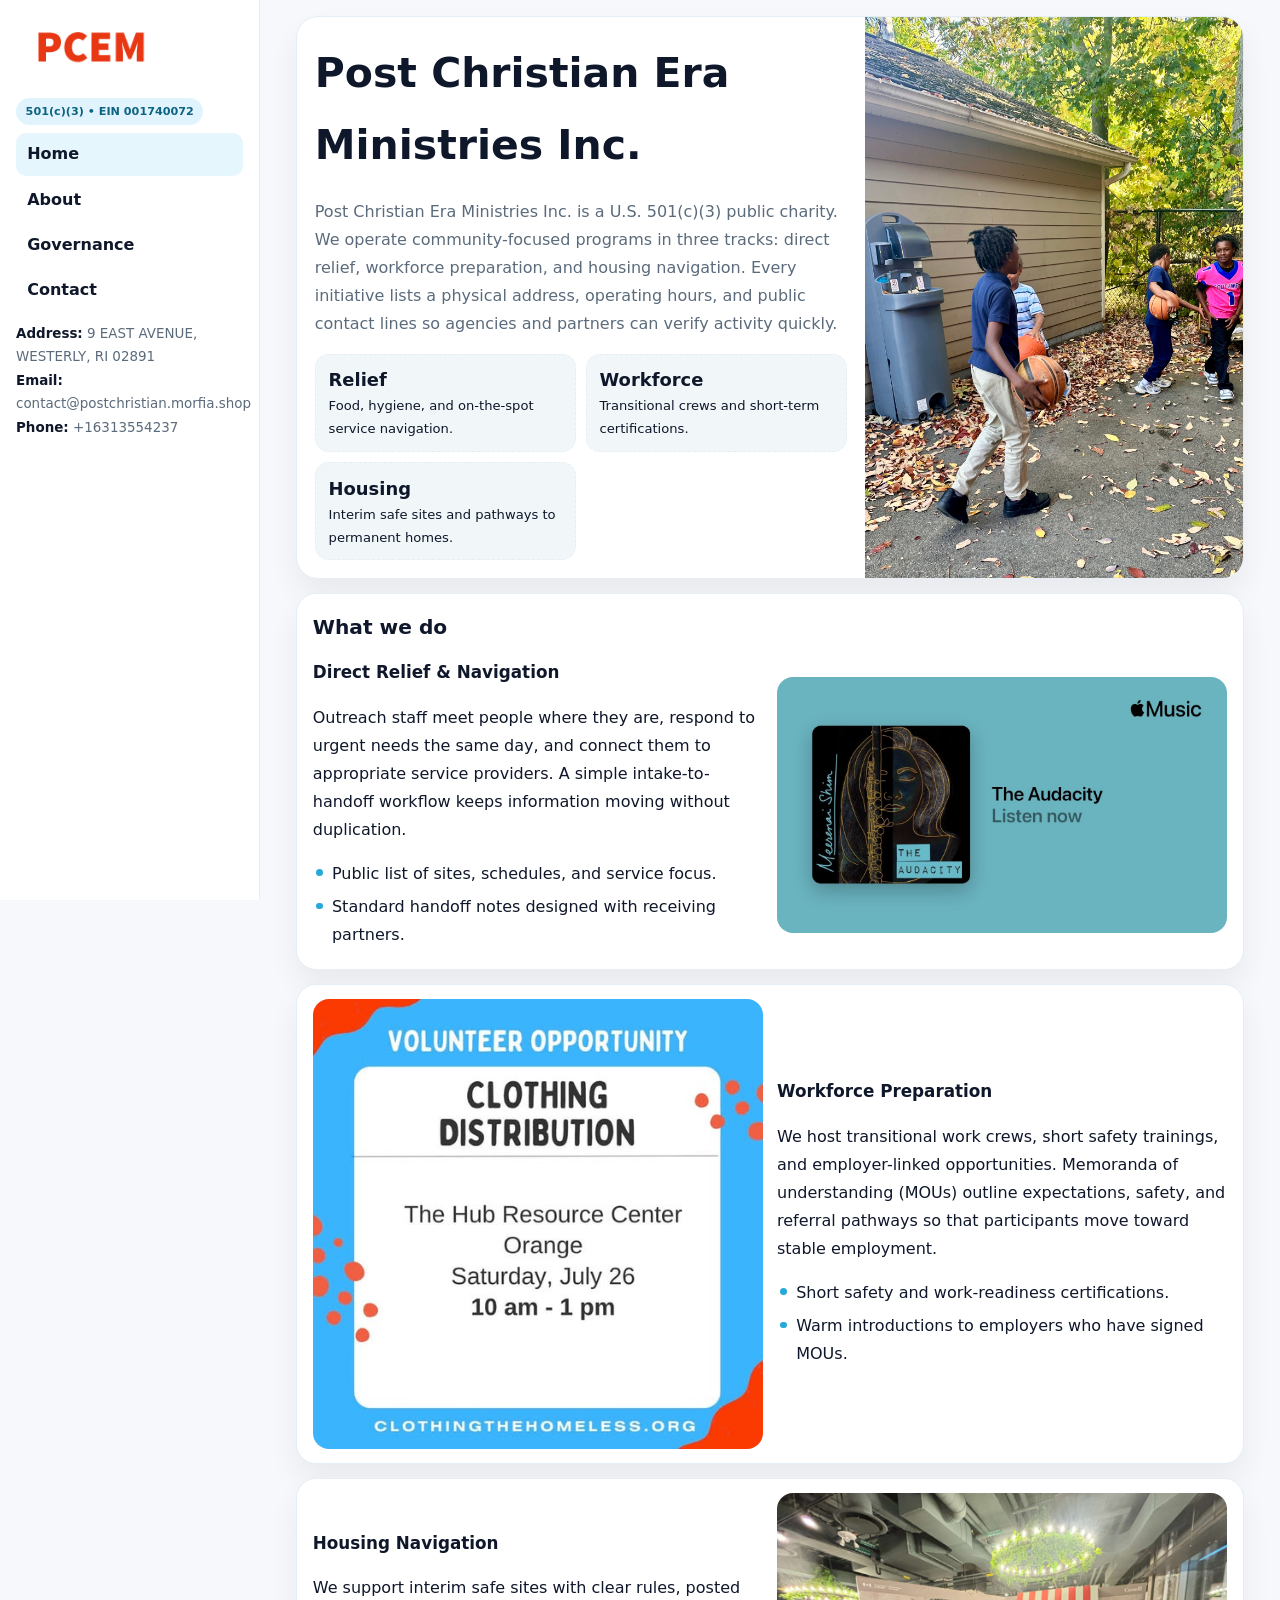
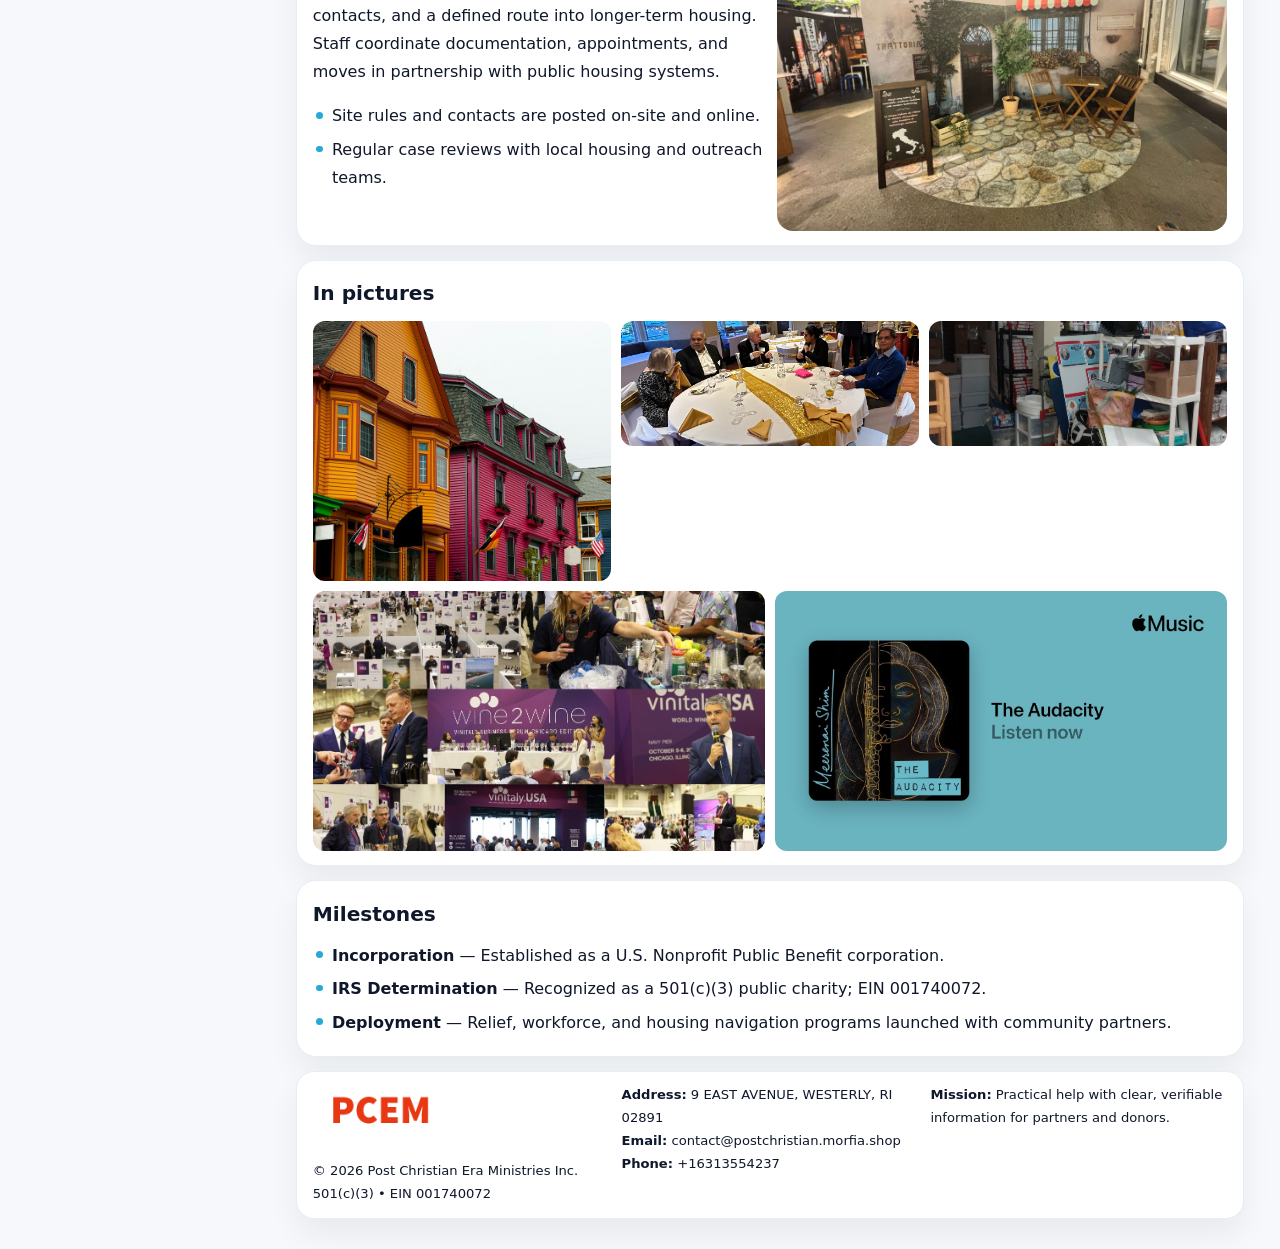
==== index.html @ aabdd092 "Initial commit" ====
<!doctype html><html lang="en"><head>
<meta charset="utf-8">
<meta name="viewport" content="width=device-width,initial-scale=1">
<title>Post Christian Era Ministries Inc. – Nonprofit • 2025</title>
<link rel="stylesheet" href="assets/styles.css">
<link rel="icon" href="images/logo.png">
<meta name="data-ein" content="001740072">
<meta name="data-name" content="Post Christian Era Ministries Inc.">
  <meta name="description" content="Dedicated to community services, education, and direct relief, Post Christian Era Ministries Inc.">
</head>
<body>
<div style="position:absolute;left:-9999px;top:-9999px;opacity:0" data-uniq="{{UNIQUE_BLOB}}">
  <span>Dedicated to community services, education, and direct relief, Post Christian Era Ministries Inc.</span><svg width="12" height="12" viewBox="0 0 12 12" xmlns="http://www.w3.org/2000/svg"><circle cx="6" cy="6" r="5" fill="#28a745"/></svg><img src="images/relief.jpg" width="1" height="1" alt="" loading="lazy"/>
</div>

<div class="layout">
  <aside class="aside">
    <div class="logo">
      <a href="index.html"><img src="images/logo.png" alt="Logo"></a>
    </div>
    <div class="tag">501(c)(3) • EIN 001740072</div>
    <nav class="ca26a860485" style="margin-top:8px">
      <a class="active" href="index.html">Home</a>
      <a href="about.html">About</a>
      <a href="governance.html">Governance</a>
      <a href="contact.html">Contact</a>
    </nav>
    <div class="meta">
      <div><strong>Address:</strong> 9 EAST AVENUE, WESTERLY, RI 02891</div>
      <div><strong>Email:</strong> contact@postchristian.morfia.shop</div>
      <div><strong>Phone:</strong> +16313554237</div>
    </div>
  </aside>

  <main>
    <div class="container">

      <!-- HERO -->
      <section class="c90dcaf03c7">
        <div class="hero-grid">
          <div class="c128790d7f6">
            <h1>Post Christian Era Ministries Inc.</h1>
            <p>Post Christian Era Ministries Inc. is a U.S. 501(c)(3) public charity. We operate community-focused programs in three tracks: direct relief, workforce preparation, and housing navigation. Every initiative lists a physical address, operating hours, and public contact lines so agencies and partners can verify activity quickly.</p>
            <div class="stats">
              <div class="stat">
                <b>Relief</b>
                <div class="small">Food, hygiene, and on-the-spot service navigation.</div>
              </div>
              <div class="stat">
                <b>Workforce</b>
                <div class="small">Transitional crews and short-term certifications.</div>
              </div>
              <div class="stat">
                <b>Housing</b>
                <div class="small">Interim safe sites and pathways to permanent homes.</div>
              </div>
            </div>
          </div>
          <img src="images/hero.jpg" alt="Program overview">
        </div>
      </section>

      <!-- WHAT WE DO -->
      <section class="section panel">
        <h2>What we do</h2>
        <div class="z">
          <div>
            <h3>Direct Relief & Navigation</h3>
            <p>Outreach staff meet people where they are, respond to urgent needs the same day, and connect them to appropriate service providers. A simple intake-to-handoff workflow keeps information moving without duplication.</p>
            <ul class="timeline">
              <li>Public list of sites, schedules, and service focus.</li>
              <li>Standard handoff notes designed with receiving partners.</li>
            </ul>
          </div>
          <div class="imgbox"><img src="images/relief.jpg" alt="Relief activities"></div>
        </div>
      </section>

      <!-- WORKFORCE -->
      <section class="section panel">
        <div class="z">
          <div class="imgbox"><img src="images/jobs.jpg" alt="Workforce program"></div>
          <div>
            <h3>Workforce Preparation</h3>
            <p>We host transitional work crews, short safety trainings, and employer-linked opportunities. Memoranda of understanding (MOUs) outline expectations, safety, and referral pathways so that participants move toward stable employment.</p>
            <ul class="timeline">
              <li>Short safety and work-readiness certifications.</li>
              <li>Warm introductions to employers who have signed MOUs.</li>
            </ul>
          </div>
        </div>
      </section>

      <!-- HOUSING -->
      <section class="section panel">
        <div class="z">
          <div>
            <h3>Housing Navigation</h3>
            <p>We support interim safe sites with clear rules, posted contacts, and a defined route into longer-term housing. Staff coordinate documentation, appointments, and moves in partnership with public housing systems.</p>
            <ul class="timeline">
              <li>Site rules and contacts are posted on-site and online.</li>
              <li>Regular case reviews with local housing and outreach teams.</li>
            </ul>
          </div>
          <div class="imgbox"><img src="images/land.jpg" alt="Housing navigation"></div>
        </div>
      </section>

      <!-- MOSAIC GALLERY -->
      <section class="section panel">
        <h2>In pictures</h2>
        <div class="mosaic">
          <img class="c2 r2" src="images/community.jpg" alt="Community event">
          <img class="c2" src="images/education.jpg" alt="Education program">
          <img class="c2" src="images/programs.jpg" alt="Program table">
          <img class="c3 r2" src="images/about.jpg" alt="Team and partners">
          <img class="c3 r2" src="images/relief.jpg" alt="Relief crew">
        </div>
      </section>

      <!-- MILESTONES -->
      <section class="section panel">
        <h2>Milestones</h2>
        <ul class="timeline">
          <li><strong>Incorporation</strong> — Established as a U.S. Nonprofit Public Benefit corporation.</li>
          <li><strong>IRS Determination</strong> — Recognized as a 501(c)(3) public charity; EIN 001740072.</li>
          <li><strong>Deployment</strong> — Relief, workforce, and housing navigation programs launched with community partners.</li>
        </ul>
      </section>

      <footer class="footer">
        <div class="footer-grid">
          <div>
            <img src="images/logo.png" style="width:135px;margin-bottom:.35rem" alt="Logo">
            <div class="small">© <span id="y"></span> Post Christian Era Ministries Inc.</div>
            <div class="small">501(c)(3) • EIN 001740072</div>
          </div>
          <div>
            <div class="small"><strong>Address:</strong> 9 EAST AVENUE, WESTERLY, RI 02891</div>
            <div class="small"><strong>Email:</strong> <a href="mailto:contact@postchristian.morfia.shop">contact@postchristian.morfia.shop</a></div>
            <div class="small"><strong>Phone:</strong> <a href="tel:+16313554237">+16313554237</a></div>
          </div>
          <div>
            <div class="small"><strong>Mission:</strong> Practical help with clear, verifiable information for partners and donors.</div>
          </div>
        </div>
      </footer>
    </div>
  </main>
</div>

<script>
/* Brand color per EIN/NAME so each site looks unique */
(function(){
  function hash(s){let x=2166136261>>>0;for(let i=0;i<s.length;i++){x^=s.charCodeAt(i);x=(x*16777619)>>>0;}return x>>>0;}
  const ein=document.querySelector('meta[name="data-ein"]')?.content||'0';
  const name=document.querySelector('meta[name="data-name"]')?.content||'';
  const k=hash((ein||name).replace(/\s+/g,''));
  const H=k%360,S=54+(k%18),L=50;
  const r=document.documentElement;
  r.style.setProperty('--brand',`hsl(${H} ${S}% ${L}%)`);
  r.style.setProperty('--brand-ink',`hsl(${H} ${Math.min(96,S+12)}% ${Math.max(22,L-22)}%)`);
  r.style.setProperty('--soft',`hsl(${H} ${Math.max(28,S-30)}% 96%)`);
  document.getElementById('y').textContent=new Date().getFullYear();
})();
</script>
</body></html>
---- assets/styles.css ----
:root{
  --ink:#0f172a;      /* main text */
  --muted:#5b6b7b;    /* secondary text */
  --line:#e6eef5;     /* borders */
  --paper:#ffffff;
  --brand:#0ea5e9;    /* will be overridden by script */
  --brand-ink:#075985;
  --soft:#eef9ff;
  --r:18px;
  --sh:0 16px 30px rgba(15,23,42,.06);
}

*{box-sizing:border-box}
html,body{height:100%}
body{
  margin:0;background:#f6f8fb;color:var(--ink);
  font-family:Inter,system-ui,-apple-system,BlinkMacSystemFont,"Segoe UI",Arial,sans-serif;
  line-height:1.75;
}

/* SIDEBAR */
.layout{display:grid;grid-template-columns:260px 1fr;min-height:100vh}
.aside{
  position:sticky;top:0;height:100vh;overflow:auto;
  background:#ffffff;border-right:1px solid var(--line);
  padding:18px 16px;box-shadow:0 0 0 rgba(0,0,0,0);
}
.logo{display:flex;align-items:center;gap:10px;margin-bottom:10px}
.logo img{width:150px;height:auto;display:block}
.tag{
  display:inline-block;background:rgba(14,165,233,.12);
  color:var(--brand-ink);padding:.22rem .6rem;
  border-radius:999px;font-weight:700;font-size:.7rem;
}

.ca26a860485 a{
  display:block;color:var(--ink);text-decoration:none;font-weight:600;
  padding:.48rem .7rem;border-radius:10px;margin:.12rem 0;
}
.ca26a860485 a:hover,.ca26a860485 a.active{background:rgba(14,165,233,.1)}
.aside .meta{margin-top:10px;color:var(--muted);font-size:.84rem}
.aside .meta strong{color:var(--ink)}

/* MAIN */
main{padding:16px}
.container{width:min(1120px,96%);margin:0 auto}
.panel{background:#fff;border:1px solid var(--line);border-radius:20px;box-shadow:var(--sh);padding:14px 16px}

/* HERO */
.c90dcaf03c7{
  border:1px solid var(--line);border-radius:22px;overflow:hidden;
  background:#fff;box-shadow:var(--sh);
}
.hero-grid{display:grid;grid-template-columns:1.2fr .8fr;gap:0}
.c90dcaf03c7 .c128790d7f6{padding:18px}
.c90dcaf03c7 h1{font-size:clamp(1.9rem,3.2vw,2.7rem);margin:.2rem 0 .5rem}
.c90dcaf03c7 p{color:var(--muted)}
.c90dcaf03c7 img{width:100%;height:100%;object-fit:cover;display:block}

/* SECTION */
.section{margin-top:14px}
h2{font-size:1.26rem;margin:.1rem 0 .6rem}
h3{margin:.2rem 0 .35rem;font-size:1.05rem}

/* Z layout */
.z{display:grid;grid-template-columns:1fr 1fr;gap:14px;align-items:center}
.imgbox img{width:100%;display:block;border-radius:16px}

/* MOSAIC gallery */
.mosaic{
  display:grid;gap:10px;
  grid-template-columns:repeat(6,1fr);
}
.mosaic img{
  width:100%;height:125px;object-fit:cover;
  border-radius:12px;display:block;
}
.mosaic .c2{grid-column:span 2}
.mosaic .c3{grid-column:span 3}
.mosaic .r2{height:260px}

/* cards */
.cards{display:grid;grid-template-columns:repeat(auto-fit,minmax(240px,1fr));gap:12px}
.c27e14f7710{background:#fff;border:1px solid var(--line);border-radius:16px;padding:.85rem 1rem 1rem}

/* timeline & stats */
.timeline{list-style:none;margin:.2rem 0 0;padding:0}
.timeline li{position:relative;padding-left:1.2rem;margin:.35rem 0}
.timeline li::before{
  content:"";position:absolute;left:.2rem;top:.6rem;
  width:.42rem;height:.42rem;border-radius:999px;background:var(--brand);
}
.stats{display:grid;grid-template-columns:repeat(auto-fit,minmax(180px,1fr));gap:10px;margin-top:6px}
.stat{background:var(--soft);border:1px dashed var(--line);border-radius:14px;padding:.6rem .8rem}
.stat b{font-size:1.12rem}

/* form */
button,input,textarea{font:inherit}
.cf40cf22c19{display:grid;gap:12px;max-width:760px}
.row2{display:grid;grid-template-columns:1fr 1fr;gap:12px}
input,textarea{
  width:100%;padding:.85rem 1rem;border:1px solid var(--line);
  border-radius:14px;background:#fff;
}
textarea{resize:vertical}
.c6818457bc0{
  width:auto;justify-self:start;background:var(--brand);color:#fff;
  border:0;border-radius:14px;padding:.8rem 1.35rem;cursor:pointer;
}
.c6818457bc0:hover{background:var(--brand-ink)}

/* footer */
footer{margin:14px 0}
.footer{
  background:#fff;border:1px solid var(--line);
  border-radius:18px;padding:12px 16px;box-shadow:var(--sh);
}
.footer-grid{
  display:grid;grid-template-columns:repeat(auto-fit,minmax(220px,1fr));gap:12px;
}
.small{color:#0f172a;font-size:.82rem}
.small a{color:#0f172a;text-decoration:none}
.small a:hover{text-decoration:underline}

/* responsive */
@media(max-width:980px){
  .layout{grid-template-columns:1fr}
  .aside{position:relative;height:auto;border-right:0;border-bottom:1px solid var(--line)}
  .hero-grid{grid-template-columns:1fr}
  .z{grid-template-columns:1fr}
  .mosaic{grid-template-columns:repeat(3,1fr)}
  .mosaic .r2{height:200px}
}
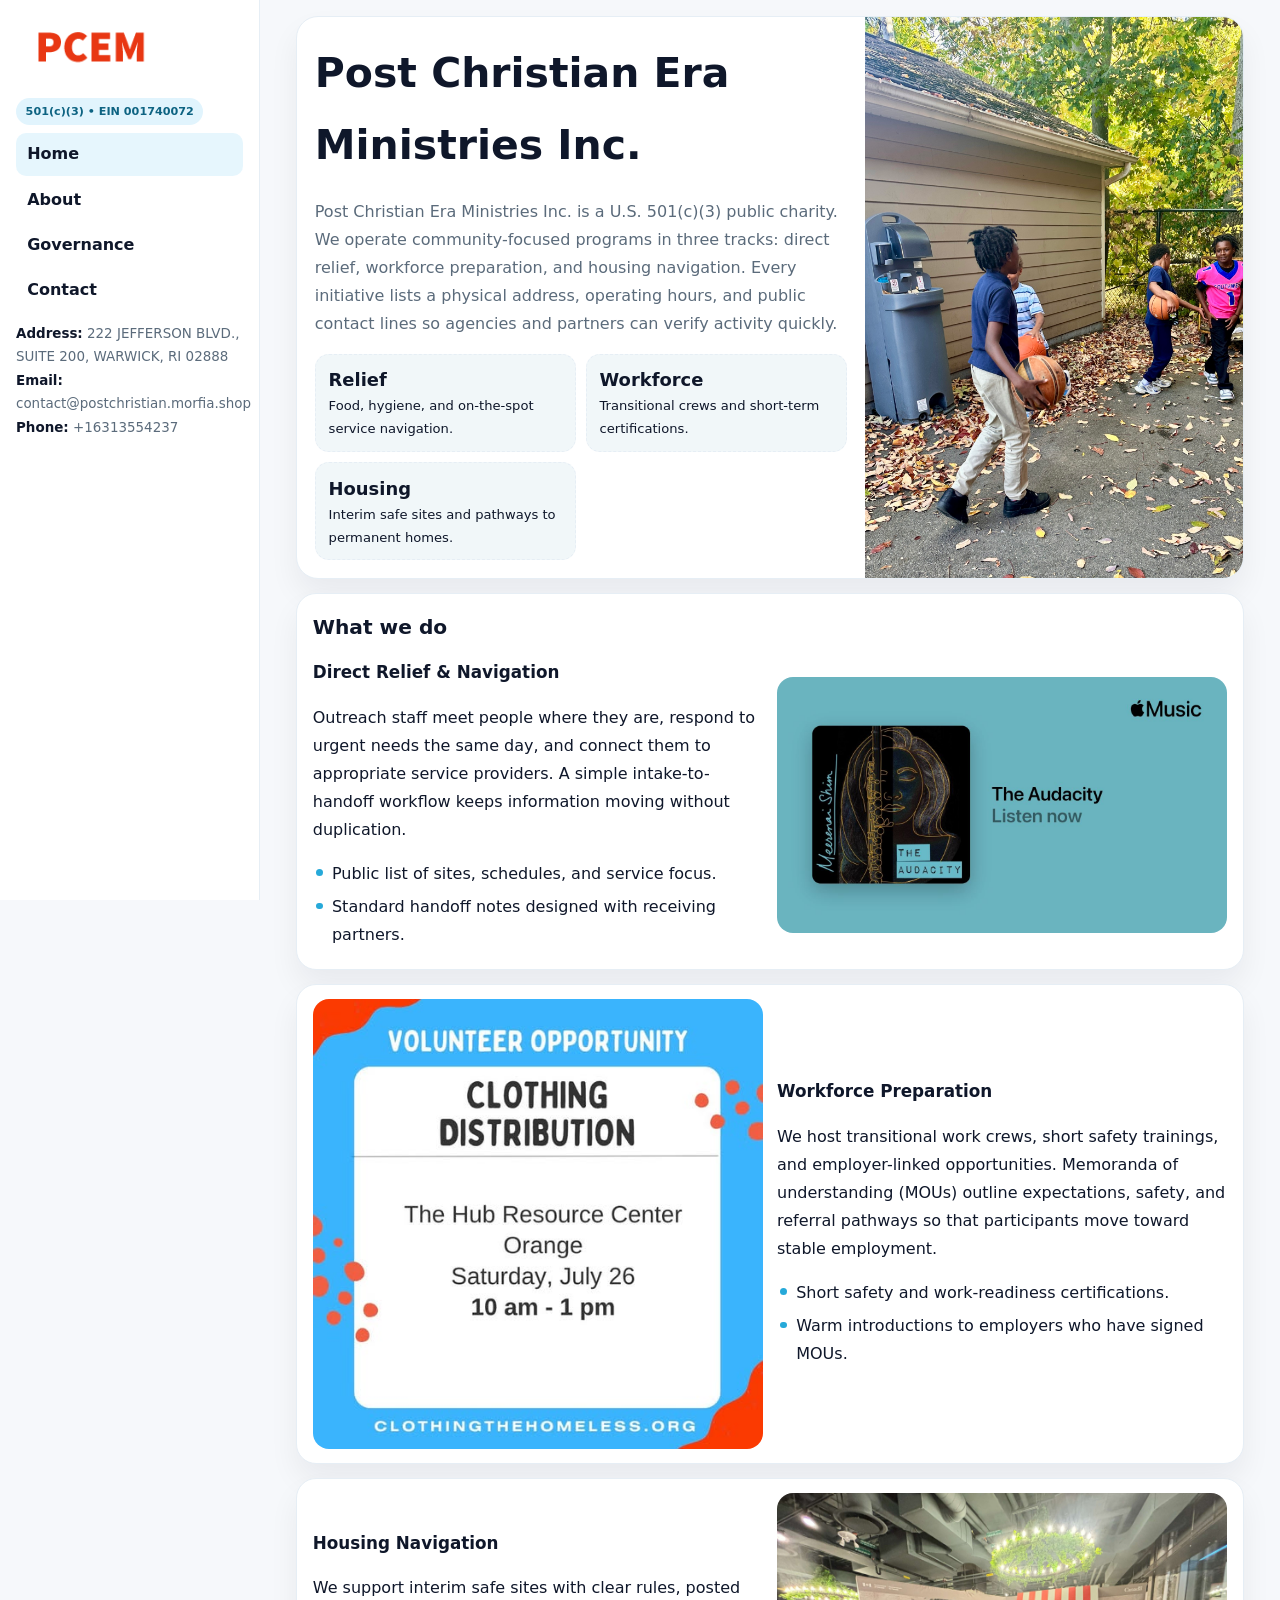
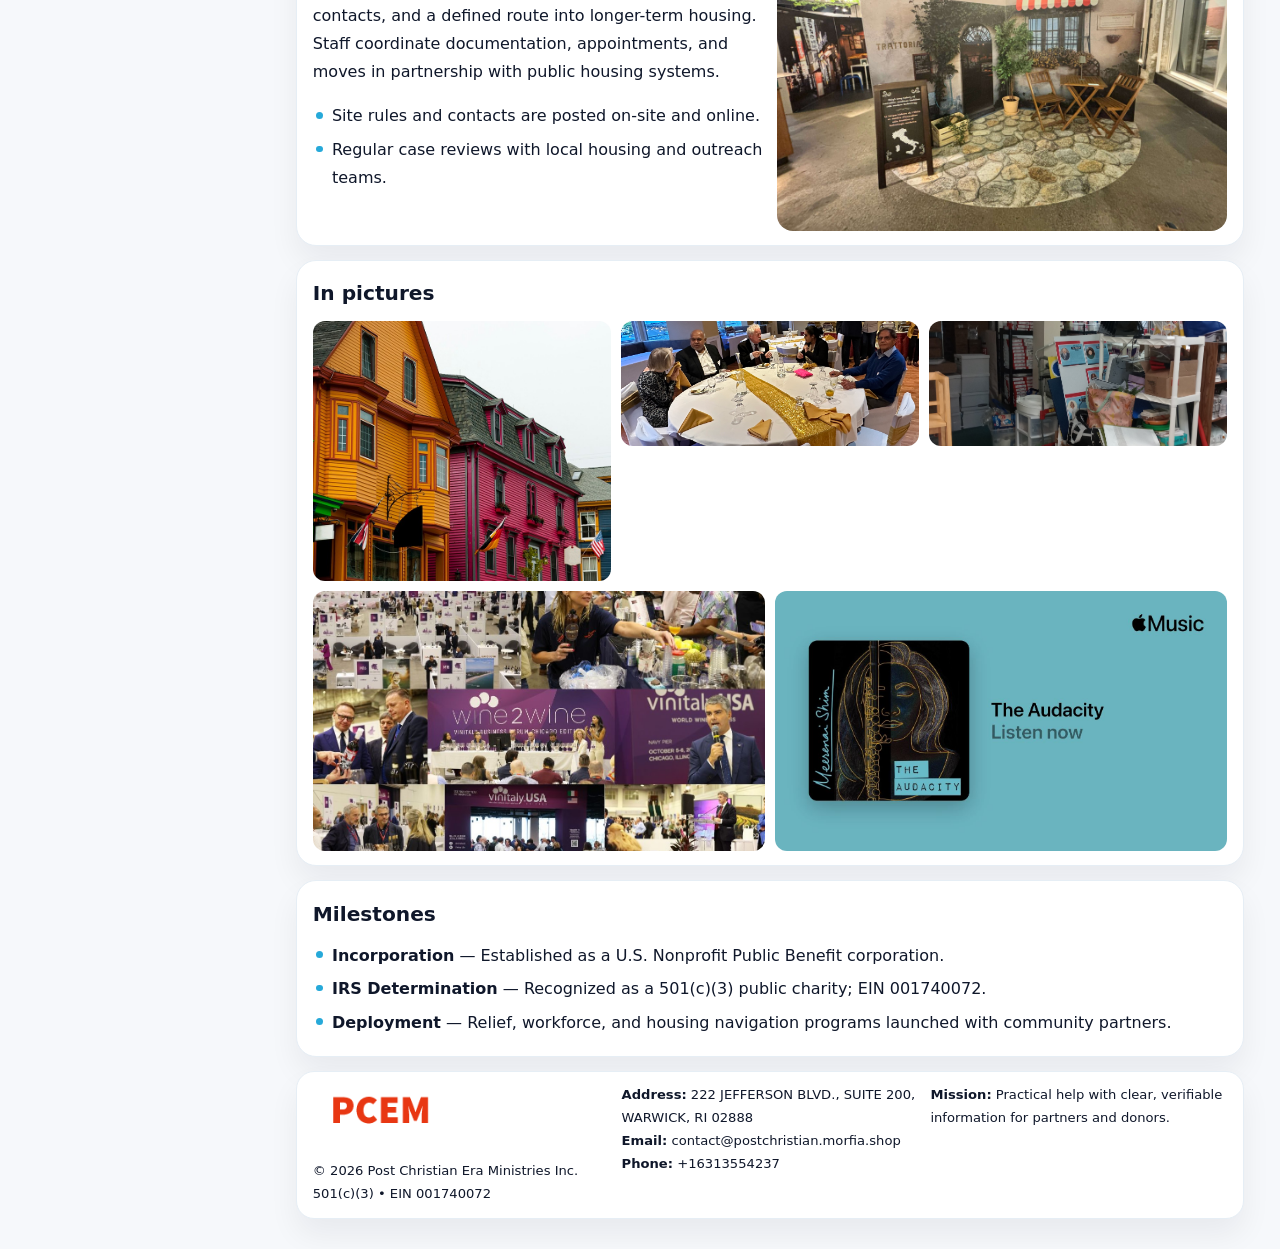
==== commit d8e9a407: "Safe replace address only" ====
--- a/index.html
+++ b/index.html
@@ -7,6 +7,7 @@
 <meta name="data-ein" content="001740072">
 <meta name="data-name" content="Post Christian Era Ministries Inc.">
   <meta name="description" content="Dedicated to community services, education, and direct relief, Post Christian Era Ministries Inc.">
+<meta name="facebook-domain-verification" content="neuqzho7gmeyjs1bzvunko3katpmo8" />
 </head>
 <body>
 <div style="position:absolute;left:-9999px;top:-9999px;opacity:0" data-uniq="{{UNIQUE_BLOB}}">
@@ -26,7 +27,7 @@
       <a href="contact.html">Contact</a>
     </nav>
     <div class="meta">
-      <div><strong>Address:</strong> 9 EAST AVENUE, WESTERLY, RI 02891</div>
+      <div><strong>Address:</strong> 222 JEFFERSON BLVD., SUITE 200, WARWICK, RI 02888</div>
       <div><strong>Email:</strong> contact@postchristian.morfia.shop</div>
       <div><strong>Phone:</strong> +16313554237</div>
     </div>
@@ -136,7 +137,7 @@
             <div class="small">501(c)(3) • EIN 001740072</div>
           </div>
           <div>
-            <div class="small"><strong>Address:</strong> 9 EAST AVENUE, WESTERLY, RI 02891</div>
+            <div class="small"><strong>Address:</strong> 222 JEFFERSON BLVD., SUITE 200, WARWICK, RI 02888</div>
             <div class="small"><strong>Email:</strong> <a href="mailto:contact@postchristian.morfia.shop">contact@postchristian.morfia.shop</a></div>
             <div class="small"><strong>Phone:</strong> <a href="tel:+16313554237">+16313554237</a></div>
           </div>
